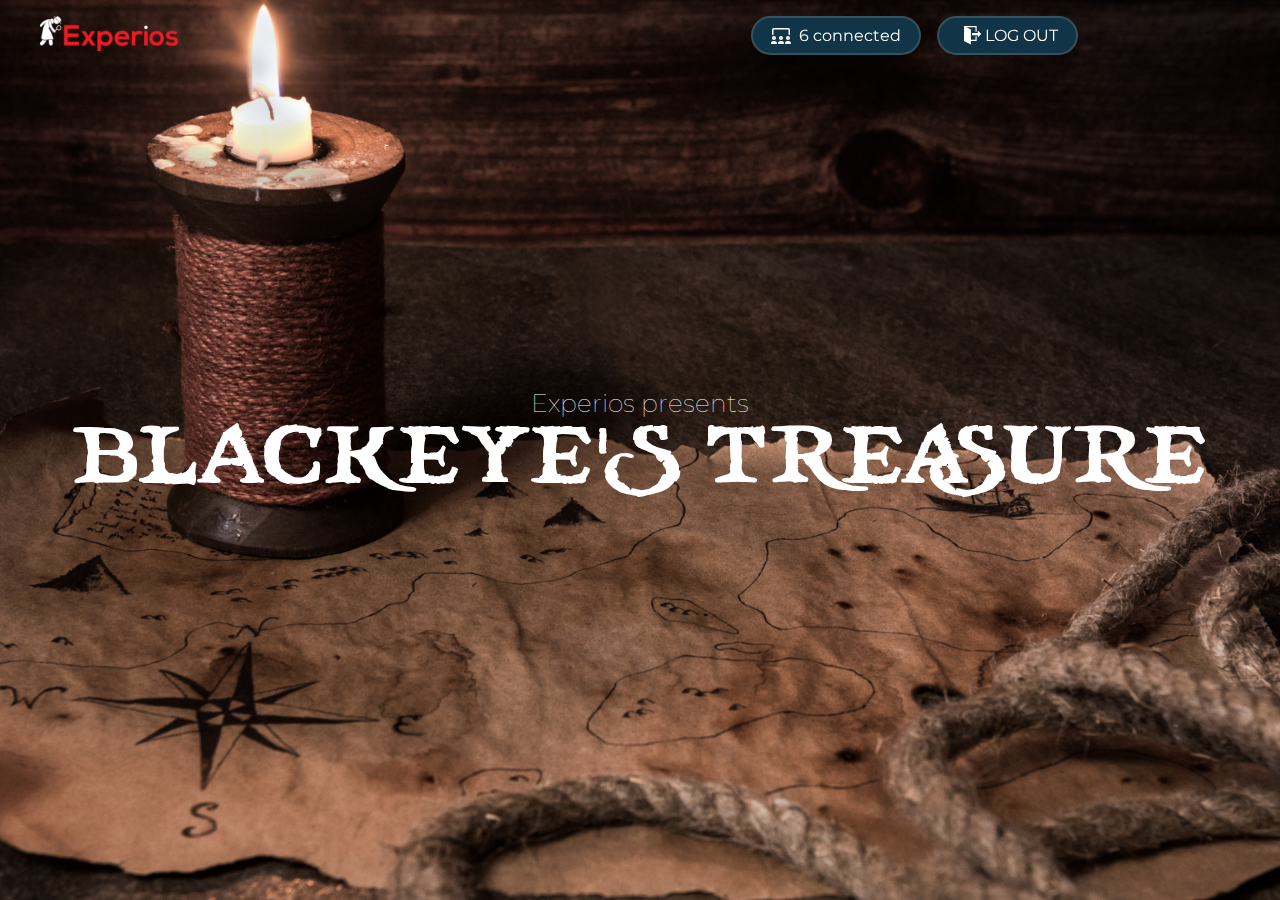
==== veMainMenu/menu.html @ 8e4b0737 "css grid and layout practice and VE main menu started" ====
<!DOCTYPE html>
<html lang="en">
  <head>
    <link
      href="https://fonts.googleapis.com/css?family=Montserrat"
      rel="stylesheet"
    />
    <meta charset="UTF-8" />
    <meta name="viewport" content="width=device-width, initial-scale=1.0" />
    <title>Document</title>
    <link rel="stylesheet" href="style.css" />
  </head>
  <body>
    <div class="main-container">
      <nav class="navbar">
        <ul class="nav-items">
          <li><img src="./images/veLogo.png" alt="logo" /></li>
          <div class="nav-btn-container">
            <li>
              <button class="nav-btn connected-btn">
                <img src="./images/users.svg" alt="users" />
                <span>6 connected</span>
              </button>
            </li>
            <li>
              <button class="nav-btn exit-btn">
                <img src="./images/metro-exit.svg" alt="exit" />
                <span>LOG OUT</span>
              </button>
            </li>
          </div>
        </ul>
      </nav>
      <div class="heading1">Experios presents</div>
      <div class="title1">BLACKEYE'S TREASURE</div>
    </div>
  </body>
</html>
---- veMainMenu/style.css ----
body {
    margin: auto 0;
    background: url(./images/bgImage.png) no-repeat center center fixed;
    -webkit-background-size: cover;
    -moz-background-size: cover;
    -o-background-size: cover;
    background-size: cover;
}

/* Custom font */

@font-face {
    font-family: treasuremap;
    src: url('./utility/Treasuremap-nRxz0.ttf');
}


.main-container {
    min-height: 100vh;
    width: 100%;
    display: flex;
    flex-direction: column;
    justify-content: center;
    align-items: center;
}


/* NAVBAR */
.navbar {
    position: fixed;
    top: 0;
    width: 100%;
}

.navbar .nav-items {
    list-style: none;
    display: flex;
    flex-direction: row;
    justify-content: space-between;
}

.nav-btn-container {
    display: flex;
    flex-direction: row;
    align-items: center;
    margin-right: 15%;
}

.nav-btn-container .nav-btn {
    border-radius: 20px;
    border-style: solid;
    border-color: #35515D;
    background-color: #113446;
    color: white;
    font-family: Montserrat;
    font-size: 16px;
    font-weight: 400;
}

.connected-btn {
    padding: 8px 18px;
    display: flex;
    flex-direction: row;
    justify-content: center;
    align-items: center;
    margin-right: 1em;
}

.connected-btn img {
    margin-right: 0.5em;
}

.exit-btn {
    display: flex;
    flex-direction: row;
    justify-content: center;
    align-items: center;
    margin-right: 1em;
    padding: 8px 18px 8px 25px;
}

.exit-btn img {
    margin-right: 0.2em;
}

/* Headings */

.heading1 {
    color: #FFF;
    font-family: 'Montserrat';
    font-size: 25px;
    font-style: normal;
    font-weight: 100;
    line-height: normal;
}

.title1 {
    color: #FFF;
    font-family: treasuremap;
    font-size: 80px;
    font-style: normal;
    font-weight: 500;
    line-height: normal;
}
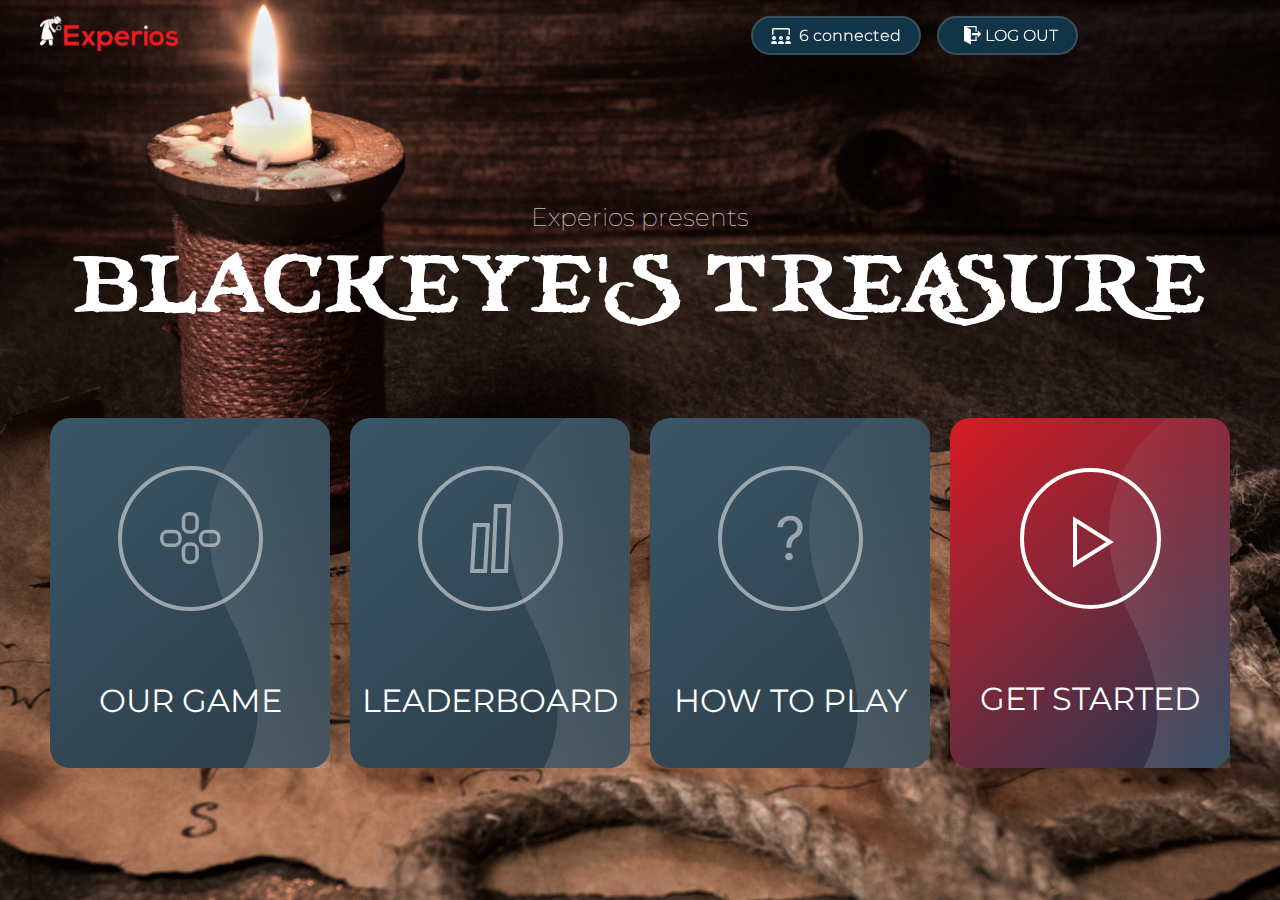
==== commit 007ff64c: "main menu completed" ====
--- a/veMainMenu/menu.html
+++ b/veMainMenu/menu.html
@@ -33,6 +33,30 @@
       </nav>
       <div class="heading1">Experios presents</div>
       <div class="title1">BLACKEYE'S TREASURE</div>
+      <div class="card-container">
+        <div class="card">
+          <div class="image-container">
+            <img src="./images/our_game.svg" alt="card_logo1" />
+          </div>
+          <span class="card-title">OUR GAME</span>
+        </div>
+        <div class="card">
+          <div class="image-container">
+            <img src="./images/leaderboard.svg" alt="card_logo2" />
+          </div>
+          <span class="card-title">LEADERBOARD</span>
+        </div>
+        <div class="card">
+          <div class="image-container">
+            <img src="./images/question.svg" alt="card_logo3" />
+          </div>
+          <span class="card-title">HOW TO PLAY</span>
+        </div>
+        <div class="card">
+          <img src="./images/get-started.svg" alt="logo4" />
+          <span class="card-title">GET STARTED</span>
+        </div>
+      </div>
     </div>
   </body>
 </html>
--- a/veMainMenu/style.css
+++ b/veMainMenu/style.css
@@ -92,6 +92,7 @@
     font-style: normal;
     font-weight: 100;
     line-height: normal;
+    margin-top: 70px;
 }
 
 .title1 {
@@ -101,4 +102,76 @@
     font-style: normal;
     font-weight: 500;
     line-height: normal;
+    margin-top: 15px;
+}
+
+.card-container {
+    margin-top: 6%;
+    display: flex;
+    flex-direction: row;
+    justify-content: space-evenly;
+}
+
+.card-container .card {
+    height: 350px;
+    width: 280px;
+    background-image: linear-gradient(138deg, #3B5667 0%, #2C3D48 100%);
+    margin-right: 20px;
+    border-radius: 20px;
+    display: flex;
+    flex-direction: column;
+    align-items: center;
+    justify-content: center;
+    position: relative;
+}
+
+.image-container {
+    width: 137px;
+    height: 137px;
+    border: 4px solid rgba(255, 255, 255, 0.5);
+    border-radius: 50%;
+    display: flex;
+    justify-content: center;
+    align-items: center;
+}
+
+/* .card-container .card img {
+    border: 4px solid rgba(255, 255, 255, 0.5);;
+    border-radius: 50%;
+    padding: 14%;
+} */
+
+.card:last-child img {
+    border: none;
+    border-radius: 0;
+    padding: 0;
+}
+
+.card-container .card .card-title {
+    margin-top: 70px;
+    color: #FFFFFF;
+    font-family: Montserrat;
+    font-size: 32px;
+    font-style: normal;
+    font-weight: 400;
+}
+
+.card:last-child {
+    margin-right: 0;
+    background-image: linear-gradient(138deg, #D81B24 0%, #1A3751 100%);
+}
+
+.card-container .card::before {
+    content: "";
+    position: absolute;
+    top: 0;
+    right: 0;
+    width: 100%;
+    /* Adjust the width of the pattern */
+    height: 100%;
+    background-image: url('./images/card-bg.png');
+    background-repeat: no-repeat;
+    background-position: right center;
+    background-size: contain;
+    z-index: 1;
 }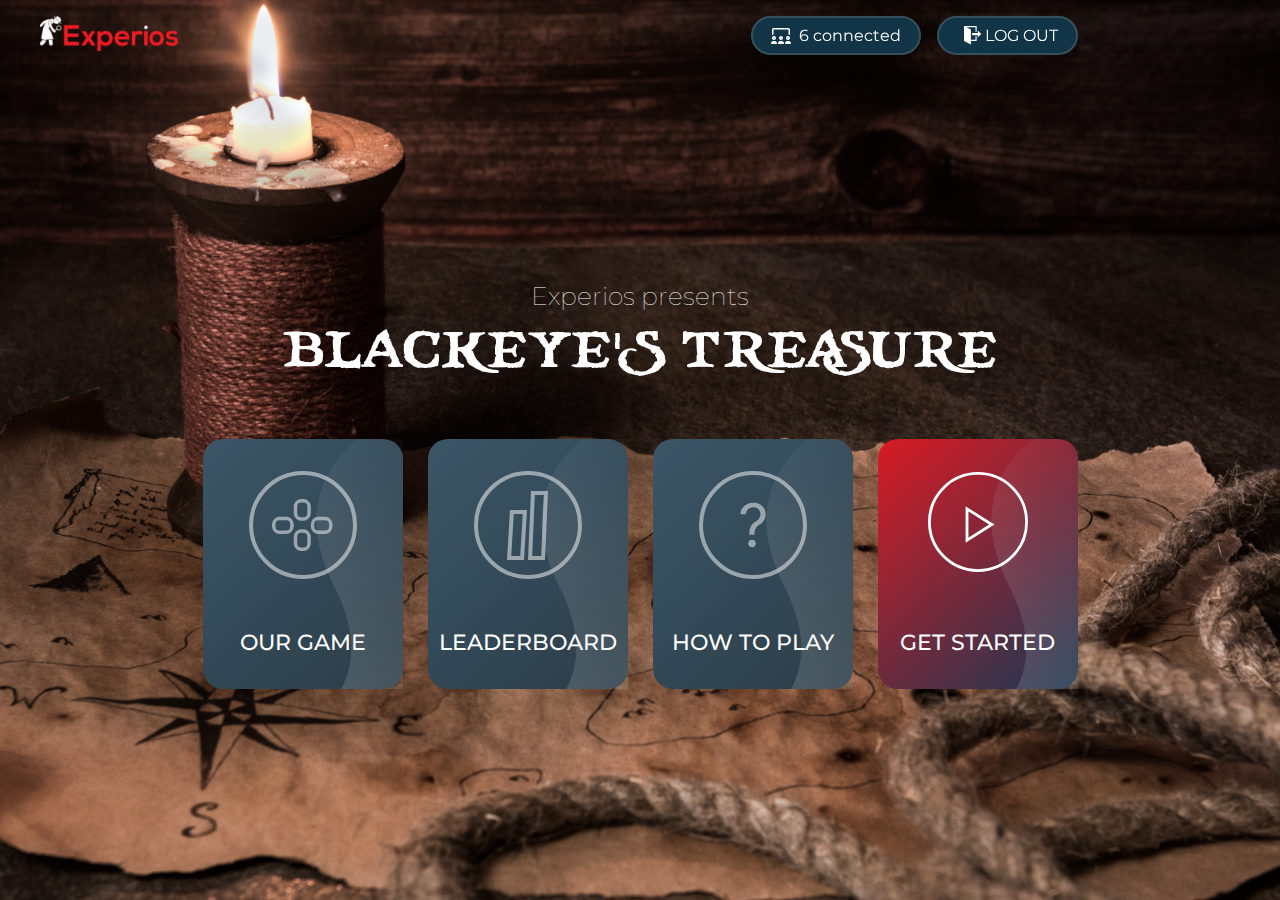
==== commit 8a611862: "cards and title made responsive" ====
--- a/veMainMenu/menu.html
+++ b/veMainMenu/menu.html
@@ -31,30 +31,38 @@
           </div>
         </ul>
       </nav>
-      <div class="heading1">Experios presents</div>
-      <div class="title1">BLACKEYE'S TREASURE</div>
-      <div class="card-container">
-        <div class="card">
-          <div class="image-container">
-            <img src="./images/our_game.svg" alt="card_logo1" />
+      <div class="main-header">
+        <div class="heading1">Experios presents</div>
+        <div class="title1">BLACKEYE'S TREASURE</div>
+        <div class="card-container">
+          <div class="card-container-col1">
+            <div class="card">
+              <div class="image-container">
+                <img src="./images/our_game.svg" alt="card_logo1" />
+              </div>
+              <span class="card-title">OUR GAME</span>
+            </div>
+            <div class="card">
+              <div class="image-container">
+                <img src="./images/leaderboard.svg" alt="card_logo2" />
+              </div>
+              <span class="card-title">LEADERBOARD</span>
+            </div>
           </div>
-          <span class="card-title">OUR GAME</span>
-        </div>
-        <div class="card">
-          <div class="image-container">
-            <img src="./images/leaderboard.svg" alt="card_logo2" />
+          <div class="card-container-col2">
+            <div class="card">
+              <div class="image-container">
+                <img src="./images/question.svg" alt="card_logo3" />
+              </div>
+              <span class="card-title">HOW TO PLAY</span>
+            </div>
+            <div class="card">
+              <div class="last-image-container">
+                <img src="./images/get-started.svg" alt="logo4" />
+              </div>
+              <span class="card-title">GET STARTED</span>
+            </div>
           </div>
-          <span class="card-title">LEADERBOARD</span>
-        </div>
-        <div class="card">
-          <div class="image-container">
-            <img src="./images/question.svg" alt="card_logo3" />
-          </div>
-          <span class="card-title">HOW TO PLAY</span>
-        </div>
-        <div class="card">
-          <img src="./images/get-started.svg" alt="logo4" />
-          <span class="card-title">GET STARTED</span>
         </div>
       </div>
     </div>
--- a/veMainMenu/style.css
+++ b/veMainMenu/style.css
@@ -13,7 +13,6 @@
     font-family: treasuremap;
     src: url('./utility/Treasuremap-nRxz0.ttf');
 }
-
 
 .main-container {
     min-height: 100vh;
@@ -85,6 +84,14 @@
 
 /* Headings */
 
+.main-header {
+    display: flex;
+    flex-direction: column;
+    align-items: center;
+    justify-content: center;
+    font-size: calc(10px + 2vmin);
+}
+
 .heading1 {
     color: #FFF;
     font-family: 'Montserrat';
@@ -98,7 +105,7 @@
 .title1 {
     color: #FFF;
     font-family: treasuremap;
-    font-size: 80px;
+    font-size: 1.8em;
     font-style: normal;
     font-weight: 500;
     line-height: normal;
@@ -106,17 +113,19 @@
 }
 
 .card-container {
+    width: 100%;
+    max-width: 1230px;
     margin-top: 6%;
     display: flex;
     flex-direction: row;
-    justify-content: space-evenly;
+    justify-content: center;
 }
 
 .card-container .card {
-    height: 350px;
-    width: 280px;
+    height: 250px;
+    width: 200px;
     background-image: linear-gradient(138deg, #3B5667 0%, #2C3D48 100%);
-    margin-right: 20px;
+    margin-right: 25px;
     border-radius: 20px;
     display: flex;
     flex-direction: column;
@@ -126,8 +135,8 @@
 }
 
 .image-container {
-    width: 137px;
-    height: 137px;
+    width: 100px;
+    height: 100px;
     border: 4px solid rgba(255, 255, 255, 0.5);
     border-radius: 50%;
     display: flex;
@@ -141,22 +150,24 @@
     padding: 14%;
 } */
 
-.card:last-child img {
+.card-container-col2 .card:last-child img {
+    width: 100px;
+    height: 100px;
     border: none;
     border-radius: 0;
     padding: 0;
 }
 
 .card-container .card .card-title {
-    margin-top: 70px;
+    margin-top: 50px;
     color: #FFFFFF;
     font-family: Montserrat;
-    font-size: 32px;
+    font-size: 22px;
     font-style: normal;
-    font-weight: 400;
-}
-
-.card:last-child {
+    font-weight: 500;
+}
+
+.card-container-col2 .card:last-child {
     margin-right: 0;
     background-image: linear-gradient(138deg, #D81B24 0%, #1A3751 100%);
 }
@@ -174,4 +185,28 @@
     background-position: right center;
     background-size: contain;
     z-index: 1;
+}
+
+.card-container-col1,
+.card-container-col2 {
+    display: flex;
+    flex-direction: row;
+    justify-content: center;
+}
+
+/* Media query for responsive layout at 990px */
+
+@media screen and (max-width: 990px) {
+    .card-container {
+      flex-direction: column; 
+      align-items: center;
+    }
+
+    .card-container-col1 .card:last-child {
+        margin-right: 0;
+    }
+
+    .card-container-col1 {
+        margin-bottom: 20px;
+    }
 }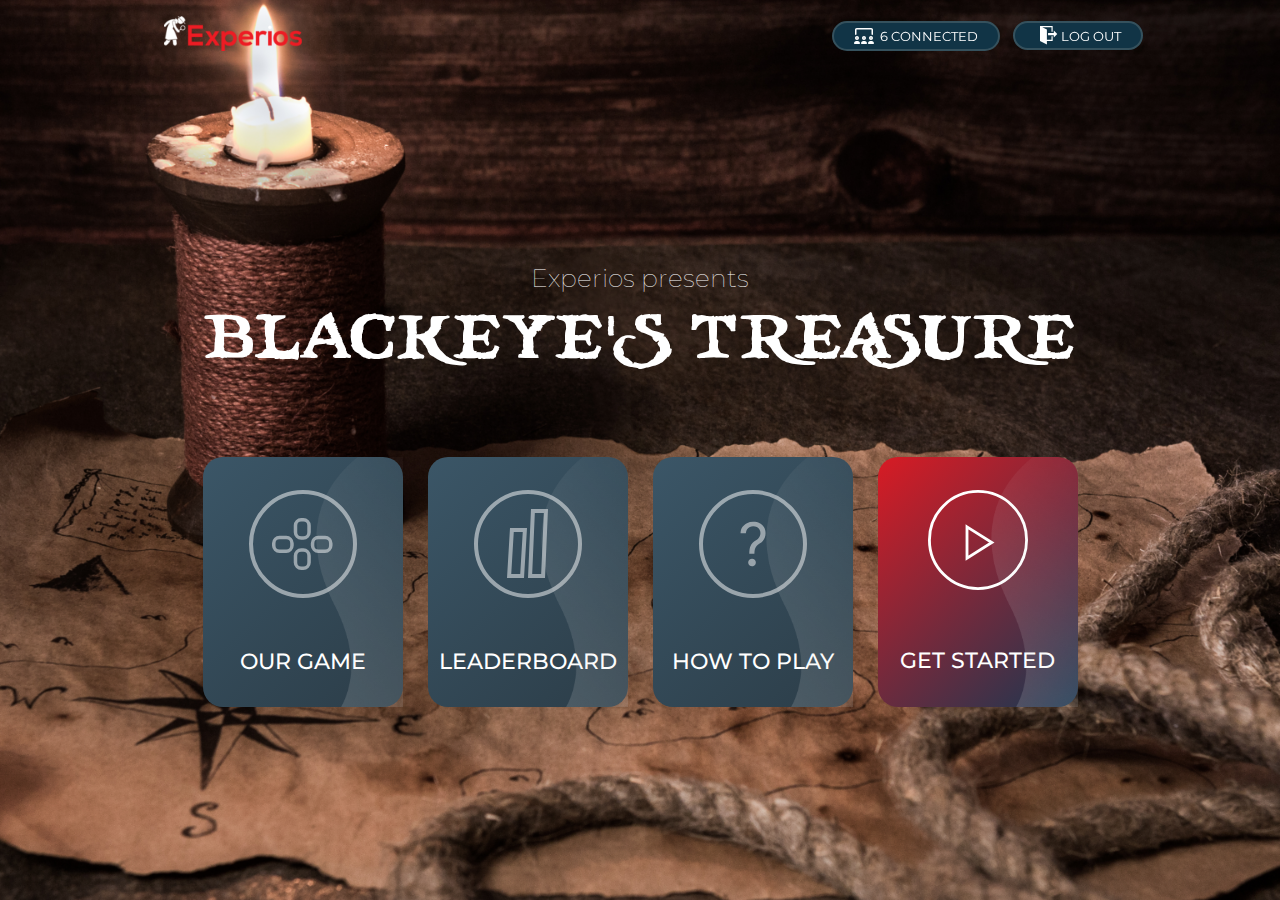
==== commit 5b9e4ce9: "veMainMenu responsive completed" ====
--- a/veMainMenu/menu.html
+++ b/veMainMenu/menu.html
@@ -14,12 +14,17 @@
     <div class="main-container">
       <nav class="navbar">
         <ul class="nav-items">
-          <li><img src="./images/veLogo.png" alt="logo" /></li>
+          <li class="custom-margin">
+            <img src="./images/veLogo.png" alt="logo" />
+          </li>
+          <span class="nav-menu-icon"
+            ><img src="./images/icons8-menu.png" alt="nav-icon"
+          /></span>
           <div class="nav-btn-container">
             <li>
               <button class="nav-btn connected-btn">
                 <img src="./images/users.svg" alt="users" />
-                <span>6 connected</span>
+                <span>6 CONNECTED</span>
               </button>
             </li>
             <li>
--- a/veMainMenu/style.css
+++ b/veMainMenu/style.css
@@ -38,26 +38,30 @@
     justify-content: space-between;
 }
 
+.navbar .nav-items .custom-margin {
+    margin-left: 18%;
+}
+
 .nav-btn-container {
     display: flex;
     flex-direction: row;
     align-items: center;
-    margin-right: 15%;
+    margin-right: 18%;
 }
 
 .nav-btn-container .nav-btn {
-    border-radius: 20px;
+    border-radius: 29px;
     border-style: solid;
     border-color: #35515D;
     background-color: #113446;
     color: white;
     font-family: Montserrat;
-    font-size: 16px;
+    font-size: small;
     font-weight: 400;
 }
 
 .connected-btn {
-    padding: 8px 18px;
+    padding: 5px 20px;
     display: flex;
     flex-direction: row;
     justify-content: center;
@@ -75,14 +79,22 @@
     justify-content: center;
     align-items: center;
     margin-right: 1em;
-    padding: 8px 18px 8px 25px;
+    padding: 3px 20px 3px 25px;
 }
 
 .exit-btn img {
     margin-right: 0.2em;
 }
 
-/* Headings */
+.nav-menu-icon {
+    color: hsla(0, 0%, 100%, .5);
+    border-color: hsla(0, 0%, 100%, .1);
+    border: 0.1px solid;
+    padding: 0.08em 0.3em;
+    display: none;
+}
+
+/* Main Header Content */
 
 .main-header {
     display: flex;
@@ -90,6 +102,9 @@
     align-items: center;
     justify-content: center;
     font-size: calc(10px + 2vmin);
+    height: 100%;
+    min-height: 100vh;
+    width: 100%;
 }
 
 .heading1 {
@@ -103,9 +118,10 @@
 }
 
 .title1 {
+    text-align: center;
     color: #FFF;
     font-family: treasuremap;
-    font-size: 1.8em;
+    font-size: 2.2em;
     font-style: normal;
     font-weight: 500;
     line-height: normal;
@@ -144,11 +160,6 @@
     align-items: center;
 }
 
-/* .card-container .card img {
-    border: 4px solid rgba(255, 255, 255, 0.5);;
-    border-radius: 50%;
-    padding: 14%;
-} */
 
 .card-container-col2 .card:last-child img {
     width: 100px;
@@ -178,7 +189,6 @@
     top: 0;
     right: 0;
     width: 100%;
-    /* Adjust the width of the pattern */
     height: 100%;
     background-image: url('./images/card-bg.png');
     background-repeat: no-repeat;
@@ -194,12 +204,36 @@
     justify-content: center;
 }
 
-/* Media query for responsive layout at 990px */
+/* Media queries for responsive layout */
+
+@media screen and (max-width: 1500px) {
+    .navbar .nav-items .custom-margin {
+        margin-left: 10%;
+    }
+
+    .nav-btn-container {
+        margin-right: 10%;
+    }
+}
+
+@media screen and (max-width: 1200px) {
+    .navbar .nav-items .custom-margin {
+        margin-left: 0%;
+    }
+
+    .nav-btn-container {
+        margin-right: 0%;
+    }
+}
 
 @media screen and (max-width: 990px) {
+    .heading1 {
+        margin-top: 100px
+    }
+
     .card-container {
-      flex-direction: column; 
-      align-items: center;
+        flex-direction: column;
+        align-items: center;
     }
 
     .card-container-col1 .card:last-child {
@@ -209,4 +243,32 @@
     .card-container-col1 {
         margin-bottom: 20px;
     }
+}
+
+@media screen and (max-width: 762px) {
+    .nav-btn-container {
+        display: none;
+    }
+
+    .nav-menu-icon {
+        display: initial;
+        margin-right: 5%;
+    }
+}
+
+@media screen and (max-width: 580px) {
+
+    .card-container-col1,
+    .card-container-col2 {
+        flex-direction: column;
+        margin-bottom: 0;
+    }
+
+    .card-container-col1 .card,
+    .card-container-col2 .card {
+        flex-direction: column;
+        margin-right: 0;
+        margin-bottom: 60px;
+    }
+
 }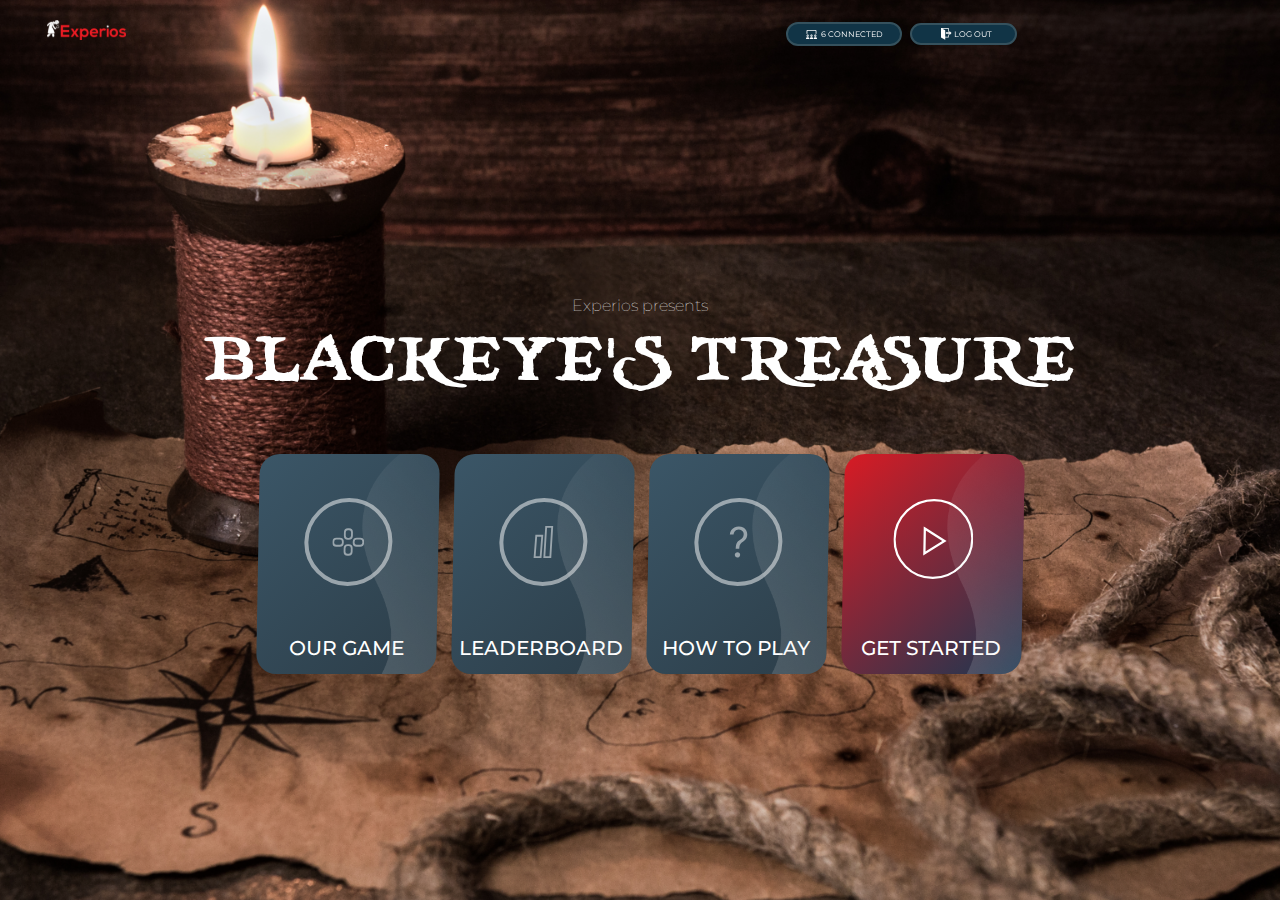
==== commit 9ecb3264: "mainMenu fixes" ====
--- a/veMainMenu/menu.html
+++ b/veMainMenu/menu.html
@@ -15,7 +15,7 @@
       <nav class="navbar">
         <ul class="nav-items">
           <li class="custom-margin">
-            <img src="./images/veLogo.png" alt="logo" />
+            <img src="./images/logo.svg" alt="logo" />
           </li>
           <span class="nav-menu-icon"
             ><img src="./images/icons8-menu.png" alt="nav-icon"
--- a/veMainMenu/style.css
+++ b/veMainMenu/style.css
@@ -36,10 +36,17 @@
     display: flex;
     flex-direction: row;
     justify-content: space-between;
+    padding-left: 0;
+    margin: 20px 3%;
 }
 
 .navbar .nav-items .custom-margin {
-    margin-left: 18%;
+    margin-left: 0%;
+}
+
+.navbar .nav-items .custom-margin img {
+    width: 70%;
+    height: 70%;
 }
 
 .nav-btn-container {
@@ -56,12 +63,22 @@
     background-color: #113446;
     color: white;
     font-family: Montserrat;
-    font-size: small;
+    font-size: 0.5em;
     font-weight: 400;
 }
 
+.nav-btn-container .nav-btn img {
+    width: 20%;
+    height: 20%;
+}
+
+.nav-btn-container .connected-btn img {
+    width: 13%;
+    height: 13%;
+}
+
 .connected-btn {
-    padding: 5px 20px;
+    padding: 5px 13px;
     display: flex;
     flex-direction: row;
     justify-content: center;
@@ -110,7 +127,7 @@
 .heading1 {
     color: #FFF;
     font-family: 'Montserrat';
-    font-size: 25px;
+    font-size: 1rem;
     font-style: normal;
     font-weight: 100;
     line-height: normal;
@@ -131,28 +148,35 @@
 .card-container {
     width: 100%;
     max-width: 1230px;
-    margin-top: 6%;
+    margin-top: 4%;
     display: flex;
     flex-direction: row;
     justify-content: center;
 }
 
 .card-container .card {
-    height: 250px;
-    width: 200px;
+    height: 220px;
+    width: 180px;
+    margin-right: 15px;
     background-image: linear-gradient(138deg, #3B5667 0%, #2C3D48 100%);
-    margin-right: 25px;
     border-radius: 20px;
     display: flex;
     flex-direction: column;
     align-items: center;
     justify-content: center;
     position: relative;
+    transform: skewX(-1deg);
+}
+
+.card-container-col2 .card:last-child {
+    margin-right: 0;
+    background-image: linear-gradient(138deg, #D81B24 0%, #1A3751 100%);
 }
 
 .image-container {
-    width: 100px;
-    height: 100px;
+    margin-top: 30px;
+    width: 80px;
+    height: 80px;
     border: 4px solid rgba(255, 255, 255, 0.5);
     border-radius: 50%;
     display: flex;
@@ -160,10 +184,10 @@
     align-items: center;
 }
 
-
 .card-container-col2 .card:last-child img {
-    width: 100px;
-    height: 100px;
+    margin-top: 30px;
+    width: 80px;
+    height: 80px;
     border: none;
     border-radius: 0;
     padding: 0;
@@ -173,14 +197,14 @@
     margin-top: 50px;
     color: #FFFFFF;
     font-family: Montserrat;
-    font-size: 22px;
+    font-size: 20px;
     font-style: normal;
     font-weight: 500;
 }
 
-.card-container-col2 .card:last-child {
-    margin-right: 0;
-    background-image: linear-gradient(138deg, #D81B24 0%, #1A3751 100%);
+.image-container img {
+    width: 40%;
+    height: 40%;
 }
 
 .card-container .card::before {
@@ -195,6 +219,7 @@
     background-position: right center;
     background-size: contain;
     z-index: 1;
+    border-radius: inherit;
 }
 
 .card-container-col1,
@@ -208,11 +233,11 @@
 
 @media screen and (max-width: 1500px) {
     .navbar .nav-items .custom-margin {
-        margin-left: 10%;
+        margin-left: 0%;
     }
 
     .nav-btn-container {
-        margin-right: 10%;
+        margin-right: 18%;
     }
 }
 
@@ -252,7 +277,7 @@
 
     .nav-menu-icon {
         display: initial;
-        margin-right: 5%;
+        margin-right: 1em;
     }
 }
 
